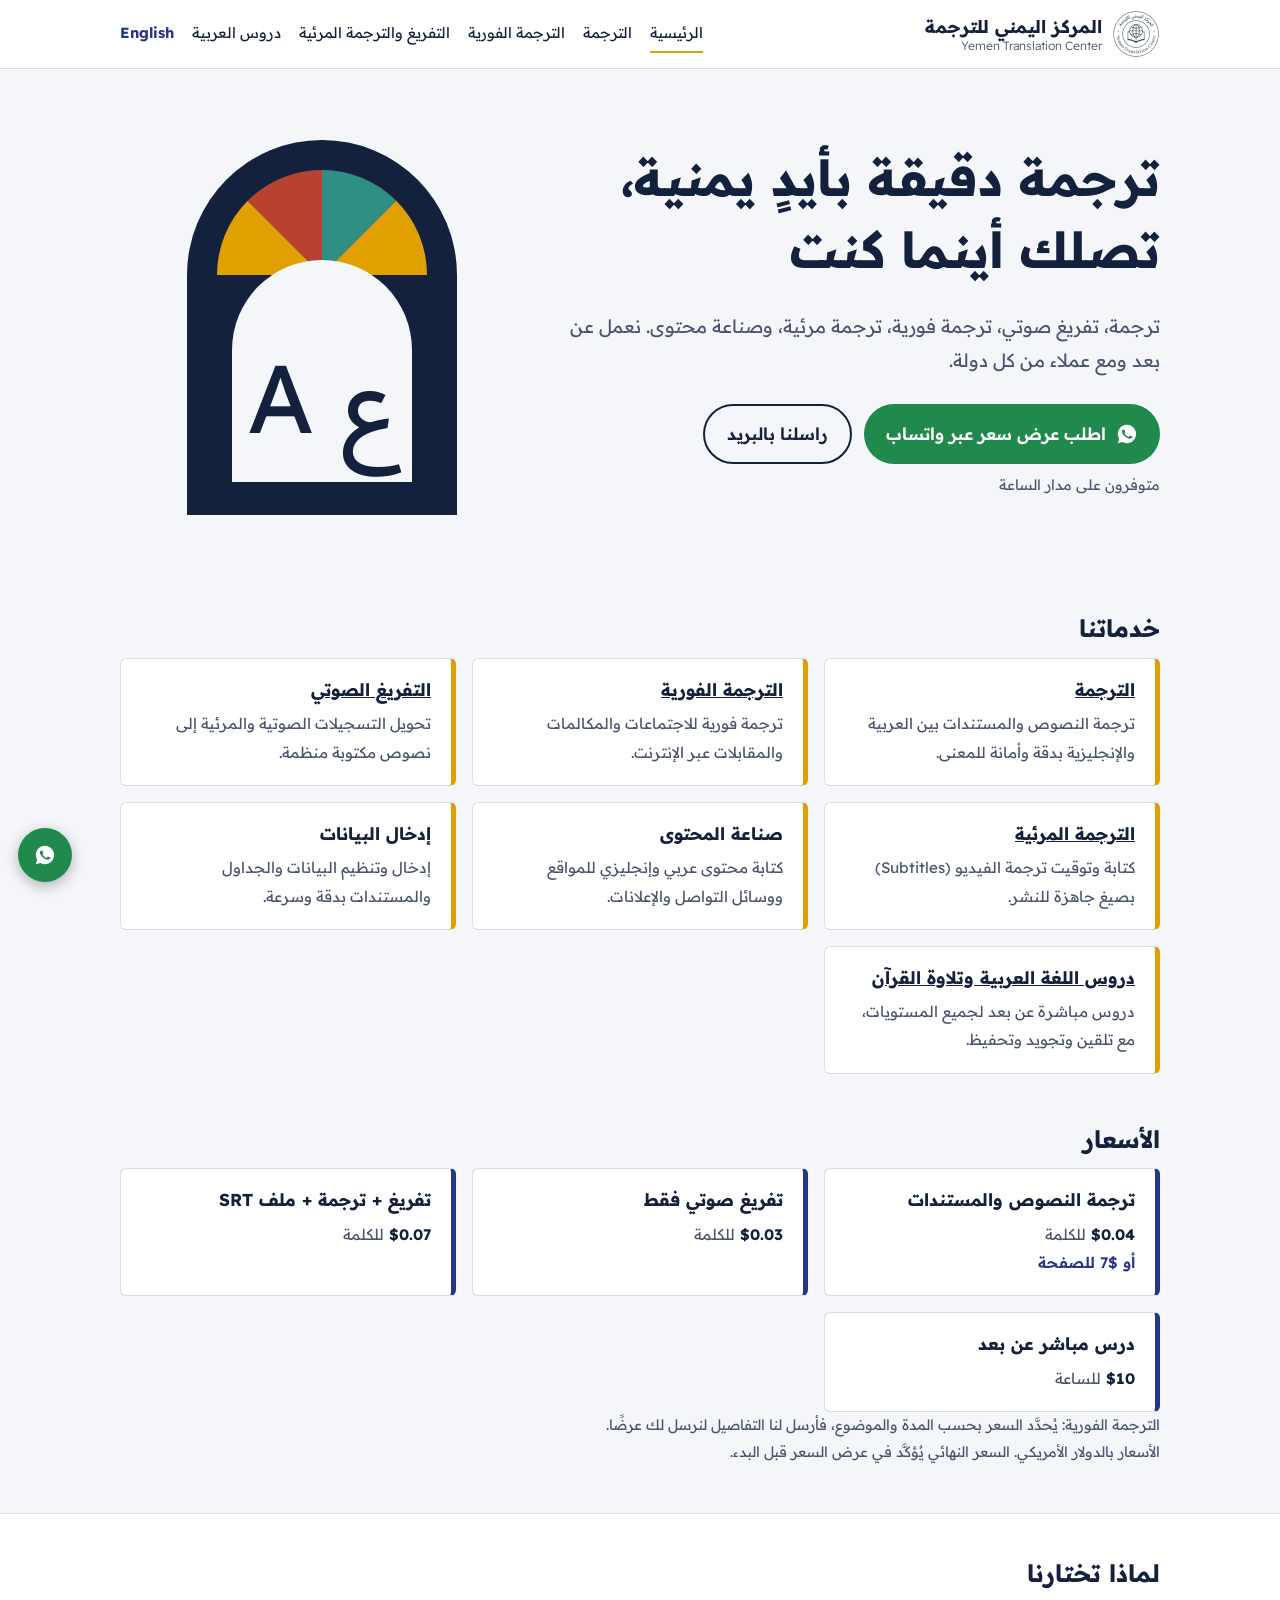
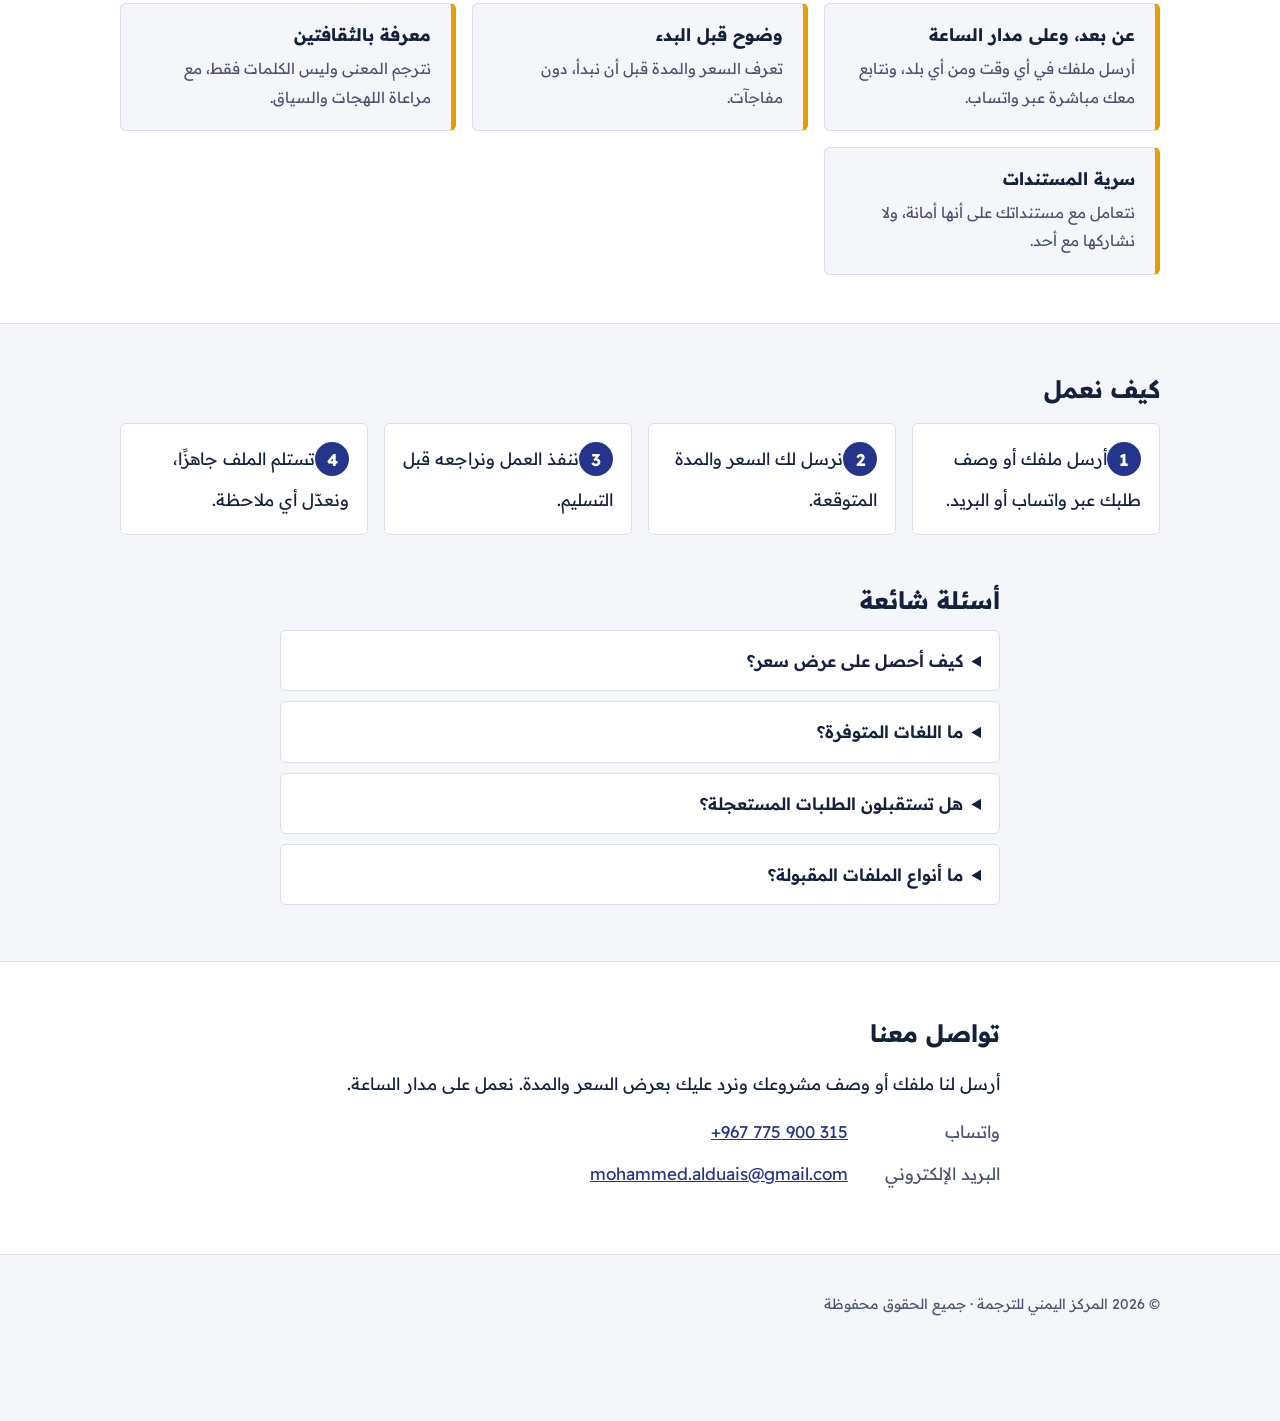
==== index.html @ b62b2323 "Launch bilingual Yemen Translation Center website" ====
<!doctype html>
<html lang="ar" dir="rtl">
<head><meta charset="utf-8"><meta name="viewport" content="width=device-width, initial-scale=1">
<title>المركز اليمني للترجمة | ترجمة احترافية وتفريغ صوتي وترجمة فورية</title><meta name="description" content="ترجمة عربي-إنجليزي احترافية، تفريغ صوتي، ترجمة فورية، ترجمة مرئية، صناعة محتوى وإدخال بيانات، عن بعد وعلى مدار الساعة. اطلب عرض سعر عبر واتساب.">
<link rel="canonical" href="https://duaistranslations.github.io/DTC/"><link rel="alternate" hreflang="ar" href="https://duaistranslations.github.io/DTC/"><link rel="alternate" hreflang="en" href="https://duaistranslations.github.io/DTC/en/"><link rel="alternate" hreflang="x-default" href="https://duaistranslations.github.io/DTC/">
<meta property="og:type" content="website"><meta property="og:title" content="المركز اليمني للترجمة | ترجمة احترافية وتفريغ صوتي وترجمة فورية"><meta property="og:description" content="ترجمة عربي-إنجليزي احترافية، تفريغ صوتي، ترجمة فورية، ترجمة مرئية، صناعة محتوى وإدخال بيانات، عن بعد وعلى مدار الساعة. اطلب عرض سعر عبر واتساب."><meta property="og:url" content="https://duaistranslations.github.io/DTC/"><meta property="og:locale" content="ar_AR">
<meta name="theme-color" content="#14213D"><link rel="icon" href="favicon.svg" type="image/svg+xml"><link rel="apple-touch-icon" href="apple-touch-icon.png"><meta property="og:image" content="https://duaistranslations.github.io/DTC/logo.png">
<link rel="preconnect" href="https://fonts.googleapis.com"><link rel="preconnect" href="https://fonts.gstatic.com" crossorigin>
<link rel="stylesheet" href="https://fonts.googleapis.com/css2?family=Readex+Pro:wght@300;400;600;700&display=swap">
<link rel="stylesheet" href="style.css"><script type="application/ld+json">{"@context": "https://schema.org", "@type": "ProfessionalService", "name": "Yemen Translation Center", "alternateName": "المركز اليمني للترجمة", "url": "https://duaistranslations.github.io/DTC/", "email": "mohammed.alduais@gmail.com", "telephone": "+967775900315", "availableLanguage": ["Arabic", "English"], "areaServed": "Worldwide", "priceRange": "$0.03-$0.07 per word; $10 per hour (lessons)", "currenciesAccepted": "USD", "description": "Professional Arabic–English translation, transcription, remote interpretation, subtitling, content creation and data entry, available 24/7. Request a quote on WhatsApp.", "openingHours": "Mo-Su 00:00-23:59", "knowsAbout": ["Translation", "Interpretation", "Transcription", "Subtitling", "Arabic language tutoring"]}</script><script type="application/ld+json">{"@context": "https://schema.org", "@type": "FAQPage", "mainEntity": [{"@type": "Question", "name": "كيف أحصل على عرض سعر؟", "acceptedAnswer": {"@type": "Answer", "text": "أرسل الملف أو وصفًا للمشروع عبر واتساب أو البريد، ونرد بالسعر والمدة. الترجمة التحريرية 0.04 دولار للكلمة أو 7 دولارات للصفحة، والتفريغ الصوتي 0.03 دولار للكلمة، والتفريغ مع الترجمة وملف SRT 0.07 دولار للكلمة، ودروس العربية 10 دولارات للساعة."}}, {"@type": "Question", "name": "ما اللغات المتوفرة؟", "acceptedAnswer": {"@type": "Answer", "text": "نعمل بين العربية والإنجليزية. للغات أخرى راسلنا ونخبرك بما يمكن تنفيذه."}}, {"@type": "Question", "name": "هل تستقبلون الطلبات المستعجلة؟", "acceptedAnswer": {"@type": "Answer", "text": "نعم، نحن متوفرون على مدار الساعة. اذكر موعد التسليم المطلوب في رسالتك."}}, {"@type": "Question", "name": "ما أنواع الملفات المقبولة؟", "acceptedAnswer": {"@type": "Answer", "text": "ملفات Word وPDF وPowerPoint وExcel والصور الواضحة للمستندات، وكذلك ملفات الصوت والفيديو للتفريغ والترجمة المرئية."}}]}</script></head>
<body><a class="skip" href="#main">تخطَّ إلى المحتوى</a>
<header class="top"><div class="wrap bar"><a class="brand" href="./"><img src="logo-header.png" width="48" height="48" alt=""><span><b>المركز اليمني للترجمة</b><small>Yemen Translation Center</small></span></a>
<nav aria-label="التنقل"><a href="./" aria-current="page">الرئيسية</a><a href="translation/">الترجمة</a><a href="interpretation/">الترجمة الفورية</a><a href="transcription/">التفريغ والترجمة المرئية</a><a href="tutoring/">دروس العربية</a><a class="lang" href="en/" hreflang="en" lang="en">English</a></nav></div></header>
<main id="main"><section class="hero"><div class="wrap hero-grid"><div>
<h1>ترجمة دقيقة بأيدٍ يمنية، تصلك أينما كنت</h1><p class="lead">ترجمة، تفريغ صوتي، ترجمة فورية، ترجمة مرئية، وصناعة محتوى. نعمل عن بعد ومع عملاء من كل دولة.</p>
<p class="btns"><a class="btn" href="https://wa.me/967775900315?text=%D9%85%D8%B1%D8%AD%D8%A8%D9%8B%D8%A7%D8%8C%20%D8%A3%D8%B1%D8%BA%D8%A8%20%D9%81%D9%8A%20%D8%A7%D9%84%D8%AD%D8%B5%D9%88%D9%84%20%D8%B9%D9%84%D9%89%20%D8%B9%D8%B1%D8%B6%20%D8%B3%D8%B9%D8%B1%20%D9%84%D8%AE%D8%AF%D9%85%D8%A9%3A%20"><svg viewBox="0 0 24 24" width="22" height="22" aria-hidden="true"><path fill="currentColor" d="M12 2a10 10 0 0 0-8.6 15.1L2 22l5-1.3A10 10 0 1 0 12 2zm5.2 13.9c-.2.6-1.300 1.200-1.800 1.200-.5.1-1 .2-3.200-.7-2.700-1.100-4.400-3.800-4.600-4-.1-.2-1.100-1.500-1.100-2.800s.7-2 1-2.300c.2-.3.500-.3.700-.3h.5c.2 0 .4 0 .6.500l.8 2c.1.2.1.4 0 .5l-.3.500-.4.400c-.1.200-.3.300-.1.600.2.300.8 1.300 1.700 2.100 1.200 1 2.100 1.300 2.400 1.500.3.100.5.100.6-.1l.9-1.100c.2-.3.400-.2.700-.1l1.900.9c.3.100.5.200.5.300.1.200.1.800-.1 1.400z"/></svg><span>اطلب عرض سعر عبر واتساب</span></a><a class="btn ghost" href="mailto:mohammed.alduais@gmail.com">راسلنا بالبريد</a></p>
<p class="note">متوفرون على مدار الساعة</p></div><svg class="arch" viewBox="0 0 200 260" aria-hidden="true" focusable="false">
<path d="M10 260V100a90 90 0 0 1 180 0v160z" fill="#14213D"/>
<g transform="translate(100 100)">
<path d="M-70 0a70 70 0 0 1 140 0z" fill="#26358C"/>
<path d="M0 0L-70 0A70 70 0 0 1 -49.5 -49.5z" fill="#E0A100"/>
<path d="M0 0L-49.5 -49.5A70 70 0 0 1 0 -70z" fill="#B8412F"/>
<path d="M0 0L0 -70A70 70 0 0 1 49.5 -49.5z" fill="#2E8F84"/>
<path d="M0 0L49.5 -49.5A70 70 0 0 1 70 0z" fill="#E0A100"/>
</g>
<path d="M40 238V150a60 60 0 0 1 120 0v88z" fill="#F4F6FA"/>
<text x="100" y="205" text-anchor="middle" font-size="64" font-family="Readex Pro,Tahoma,sans-serif" fill="#14213D">ع A</text>
</svg></div></section><section class="wrap"><h2>خدماتنا</h2><ul class="grid"><li><h3><a href="translation/">الترجمة</a></h3><p>ترجمة النصوص والمستندات بين العربية والإنجليزية بدقة وأمانة للمعنى.</p></li><li><h3><a href="interpretation/">الترجمة الفورية</a></h3><p>ترجمة فورية للاجتماعات والمكالمات والمقابلات عبر الإنترنت.</p></li><li><h3><a href="transcription/">التفريغ الصوتي</a></h3><p>تحويل التسجيلات الصوتية والمرئية إلى نصوص مكتوبة منظمة.</p></li><li><h3><a href="transcription/">الترجمة المرئية</a></h3><p>كتابة وتوقيت ترجمة الفيديو (Subtitles) بصيغ جاهزة للنشر.</p></li><li><h3>صناعة المحتوى</h3><p>كتابة محتوى عربي وإنجليزي للمواقع ووسائل التواصل والإعلانات.</p></li><li><h3>إدخال البيانات</h3><p>إدخال وتنظيم البيانات والجداول والمستندات بدقة وسرعة.</p></li><li><h3><a href="tutoring/">دروس اللغة العربية وتلاوة القرآن</a></h3><p>دروس مباشرة عن بعد لجميع المستويات، مع تلقين وتجويد وتحفيظ.</p></li></ul></section><section class="wrap"><h2>الأسعار</h2><ul class="grid prices"><li><h3>ترجمة النصوص والمستندات</h3><p class="price"><bdi dir="ltr">$0.04</bdi> <span>للكلمة</span></p><p class="alt">أو $7 للصفحة</p></li><li><h3>تفريغ صوتي فقط</h3><p class="price"><bdi dir="ltr">$0.03</bdi> <span>للكلمة</span></p></li><li><h3>تفريغ + ترجمة + ملف SRT</h3><p class="price"><bdi dir="ltr">$0.07</bdi> <span>للكلمة</span></p></li><li><h3>درس مباشر عن بعد</h3><p class="price"><bdi dir="ltr">$10</bdi> <span>للساعة</span></p></li></ul><p class="note">الترجمة الفورية: يُحدَّد السعر بحسب المدة والموضوع، فأرسل لنا التفاصيل لنرسل لك عرضًا.</p><p class="note">الأسعار بالدولار الأمريكي. السعر النهائي يُؤكَّد في عرض السعر قبل البدء.</p></section><section class="band"><div class="wrap"><h2>لماذا تختارنا</h2><ul class="grid two"><li><h3>عن بعد، وعلى مدار الساعة</h3><p>أرسل ملفك في أي وقت ومن أي بلد، ونتابع معك مباشرة عبر واتساب.</p></li><li><h3>وضوح قبل البدء</h3><p>تعرف السعر والمدة قبل أن نبدأ، دون مفاجآت.</p></li><li><h3>معرفة بالثقافتين</h3><p>نترجم المعنى وليس الكلمات فقط، مع مراعاة اللهجات والسياق.</p></li><li><h3>سرية المستندات</h3><p>نتعامل مع مستنداتك على أنها أمانة، ولا نشاركها مع أحد.</p></li></ul></div></section><section class="wrap"><h2>كيف نعمل</h2><ol class="steps"><li>أرسل ملفك أو وصف طلبك عبر واتساب أو البريد.</li><li>نرسل لك السعر والمدة المتوقعة.</li><li>ننفذ العمل ونراجعه قبل التسليم.</li><li>تستلم الملف جاهزًا، ونعدّل أي ملاحظة.</li></ol></section><section class="wrap narrow"><h2>أسئلة شائعة</h2><details><summary>كيف أحصل على عرض سعر؟</summary><p>أرسل الملف أو وصفًا للمشروع عبر واتساب أو البريد، ونرد بالسعر والمدة. الترجمة التحريرية 0.04 دولار للكلمة أو 7 دولارات للصفحة، والتفريغ الصوتي 0.03 دولار للكلمة، والتفريغ مع الترجمة وملف SRT 0.07 دولار للكلمة، ودروس العربية 10 دولارات للساعة.</p></details><details><summary>ما اللغات المتوفرة؟</summary><p>نعمل بين العربية والإنجليزية. للغات أخرى راسلنا ونخبرك بما يمكن تنفيذه.</p></details><details><summary>هل تستقبلون الطلبات المستعجلة؟</summary><p>نعم، نحن متوفرون على مدار الساعة. اذكر موعد التسليم المطلوب في رسالتك.</p></details><details><summary>ما أنواع الملفات المقبولة؟</summary><p>ملفات Word وPDF وPowerPoint وExcel والصور الواضحة للمستندات، وكذلك ملفات الصوت والفيديو للتفريغ والترجمة المرئية.</p></details></section><section class="band contact" id="contact"><div class="wrap narrow"><h2>تواصل معنا</h2><p>أرسل لنا ملفك أو وصف مشروعك ونرد عليك بعرض السعر والمدة. نعمل على مدار الساعة.</p>
<ul class="contact-list"><li><span>واتساب</span><a href="https://wa.me/967775900315?text=%D9%85%D8%B1%D8%AD%D8%A8%D9%8B%D8%A7%D8%8C%20%D8%A3%D8%B1%D8%BA%D8%A8%20%D9%81%D9%8A%20%D8%A7%D9%84%D8%AD%D8%B5%D9%88%D9%84%20%D8%B9%D9%84%D9%89%20%D8%B9%D8%B1%D8%B6%20%D8%B3%D8%B9%D8%B1%20%D9%84%D8%AE%D8%AF%D9%85%D8%A9%3A%20" dir="ltr">+967 775 900 315</a></li>
<li><span>البريد الإلكتروني</span><a href="mailto:mohammed.alduais@gmail.com" dir="ltr">mohammed.alduais@gmail.com</a></li></ul></div></section></main>
<footer><div class="wrap"><p>© 2026 المركز اليمني للترجمة · جميع الحقوق محفوظة</p></div></footer>
<a class="fab" href="https://wa.me/967775900315?text=%D9%85%D8%B1%D8%AD%D8%A8%D9%8B%D8%A7%D8%8C%20%D8%A3%D8%B1%D8%BA%D8%A8%20%D9%81%D9%8A%20%D8%A7%D9%84%D8%AD%D8%B5%D9%88%D9%84%20%D8%B9%D9%84%D9%89%20%D8%B9%D8%B1%D8%B6%20%D8%B3%D8%B9%D8%B1%20%D9%84%D8%AE%D8%AF%D9%85%D8%A9%3A%20" aria-label="واتساب"><svg viewBox="0 0 24 24" width="22" height="22" aria-hidden="true"><path fill="currentColor" d="M12 2a10 10 0 0 0-8.6 15.1L2 22l5-1.3A10 10 0 1 0 12 2zm5.2 13.9c-.2.6-1.300 1.200-1.800 1.200-.5.1-1 .2-3.200-.7-2.700-1.100-4.400-3.800-4.600-4-.1-.2-1.100-1.500-1.100-2.800s.7-2 1-2.300c.2-.3.500-.3.700-.3h.5c.2 0 .4 0 .6.500l.8 2c.1.2.1.4 0 .5l-.3.500-.4.400c-.1.200-.3.300-.1.600.2.300.8 1.300 1.700 2.100 1.200 1 2.100 1.300 2.400 1.500.3.100.5.100.6-.1l.9-1.100c.2-.3.400-.2.700-.1l1.900.9c.3.100.5.200.5.300.1.200.1.800-.1 1.400z"/></svg></a>
</body></html>
---- style.css ----
:root{--ink:#14213D;--ind:#26358C;--amber:#E0A100;--bg:#F4F6FA;--card:#fff;--line:#D9DEEA;--mute:#4A5470;--wa:#1F8A4C}
@media(prefers-color-scheme:dark){:root{--ink:#EDF0F8;--ind:#9DB0FF;--bg:#0F1628;--card:#18213A;--line:#2B3656;--mute:#AAB3CC}}
*{box-sizing:border-box}html{scroll-behavior:smooth}
body{margin:0;background:var(--bg);color:var(--ink);font-family:"Readex Pro",Tahoma,"Segoe UI",system-ui,sans-serif;line-height:1.85;font-size:17px}
.wrap{max-width:1080px;margin-inline:auto;padding-inline:20px}.narrow{max-width:760px}
a{color:var(--ind)}a:focus-visible,summary:focus-visible,.btn:focus-visible{outline:3px solid var(--amber);outline-offset:3px}
.skip{position:absolute;inset-inline-start:-999px}.skip:focus{inset-inline-start:8px;top:8px;background:#fff;color:#000;padding:8px 12px;z-index:9}
.top{background:var(--card);border-bottom:1px solid var(--line);position:sticky;top:0;z-index:5}
.bar{display:flex;flex-wrap:wrap;align-items:center;justify-content:space-between;gap:6px 24px;padding-block:10px}
.brand{text-decoration:none;color:var(--ink);display:flex;align-items:center;gap:10px;line-height:1.3}.brand span{display:flex;flex-direction:column}.brand img{border-radius:50%;background:#fff}.brand b{font-size:1.1rem}.brand small{color:var(--mute);font-size:.75rem;font-weight:300}
nav{display:flex;flex-wrap:wrap;gap:2px 18px;font-size:.92rem}nav a{color:var(--ink);text-decoration:none;padding:4px 0;border-bottom:2px solid transparent}
nav a:hover,nav a[aria-current]{border-color:var(--amber)}nav .lang{font-weight:700;color:var(--ind)}
h1,h2,h3{line-height:1.45;margin:0 0 .5em}h1{font-size:clamp(1.9rem,4.6vw,3.1rem);font-weight:700}h2{font-size:1.5rem;margin-top:2em}h3{font-size:1.08rem}
.hero{padding:56px 0 48px}.hero-grid{display:grid;grid-template-columns:1.5fr 1fr;gap:32px;align-items:center}
.arch{width:100%;max-width:300px;justify-self:center}.lead{font-size:1.15rem;color:var(--mute);max-width:56ch}
.btns{display:flex;flex-wrap:wrap;gap:12px;margin:26px 0 8px}
.btn{display:inline-flex;gap:10px;align-items:center;background:var(--wa);color:#fff;text-decoration:none;font-weight:600;padding:12px 22px;border-radius:999px}
.btn:hover{filter:brightness(1.1)}.btn.ghost{background:transparent;color:var(--ink);border:2px solid var(--ink)}
.note{color:var(--mute);font-size:.9rem;margin:0}
.grid{list-style:none;margin:0;padding:0;display:grid;grid-template-columns:repeat(auto-fill,minmax(250px,1fr));gap:16px}.grid.two{grid-template-columns:repeat(auto-fill,minmax(320px,1fr))}
.grid li{background:var(--card);border:1px solid var(--line);border-inline-start:5px solid var(--amber);padding:18px 20px;border-radius:6px}
.grid li p{margin:0;color:var(--mute);font-size:.95rem}.grid h3 a{color:var(--ink)}
.prices li{border-inline-start-color:var(--ind)}.price{font-size:1.6rem;font-weight:700;color:var(--ink)!important;margin:4px 0}.price span{font-size:.95rem;font-weight:400;color:var(--mute)}.alt{font-weight:600;color:var(--ind)!important}
.band{background:var(--card);border-block:1px solid var(--line);margin-top:48px;padding-block:8px 48px}.band h2{margin-top:1.4em}
.band .grid li{background:var(--bg)}
.steps{counter-reset:s;list-style:none;padding:0;display:grid;grid-template-columns:repeat(auto-fit,minmax(200px,1fr));gap:16px}
.steps li{counter-increment:s;background:var(--card);border:1px solid var(--line);border-radius:6px;padding:18px}
.steps li::before{content:counter(s);display:inline-grid;place-items:center;width:34px;height:34px;border-radius:50%;background:var(--ind);color:#fff;font-weight:700;margin-bottom:8px}
details{background:var(--card);border:1px solid var(--line);border-radius:6px;margin-bottom:10px;padding:0 18px}summary{cursor:pointer;font-weight:600;padding:14px 0}details p{margin:0 0 14px;color:var(--mute)}
.pagehead{padding:48px 0 8px}.prose h2:first-child{margin-top:.5em}
.list{padding-inline-start:1.3em}.list li{margin-bottom:.4em}
.tablewrap{overflow-x:auto}table{border-collapse:collapse;width:100%;background:var(--card)}th,td{border:1px solid var(--line);padding:10px 14px;text-align:start;vertical-align:top}th{background:var(--ink);color:var(--bg)}
.chips{display:flex;flex-wrap:wrap;gap:10px}.chips a{border:1px solid var(--line);background:var(--card);padding:6px 16px;border-radius:999px;text-decoration:none}
.contact{margin-top:56px;padding-block:20px 48px}.contact-list{list-style:none;padding:0;display:grid;gap:10px}
.contact-list li{display:flex;flex-wrap:wrap;gap:6px 16px;align-items:baseline}.contact-list span{min-width:8em;color:var(--mute)}
footer{padding:22px 0 90px;color:var(--mute);font-size:.88rem}
.fab{position:fixed;inset-inline-end:18px;bottom:18px;width:54px;height:54px;border-radius:50%;background:var(--wa);color:#fff;display:grid;place-items:center;box-shadow:0 4px 14px rgba(0,0,0,.28)}
@media(max-width:760px){.hero-grid{grid-template-columns:1fr}.arch{max-width:200px;order:-1}body{font-size:16px}}
@media(prefers-reduced-motion:reduce){html{scroll-behavior:auto}}
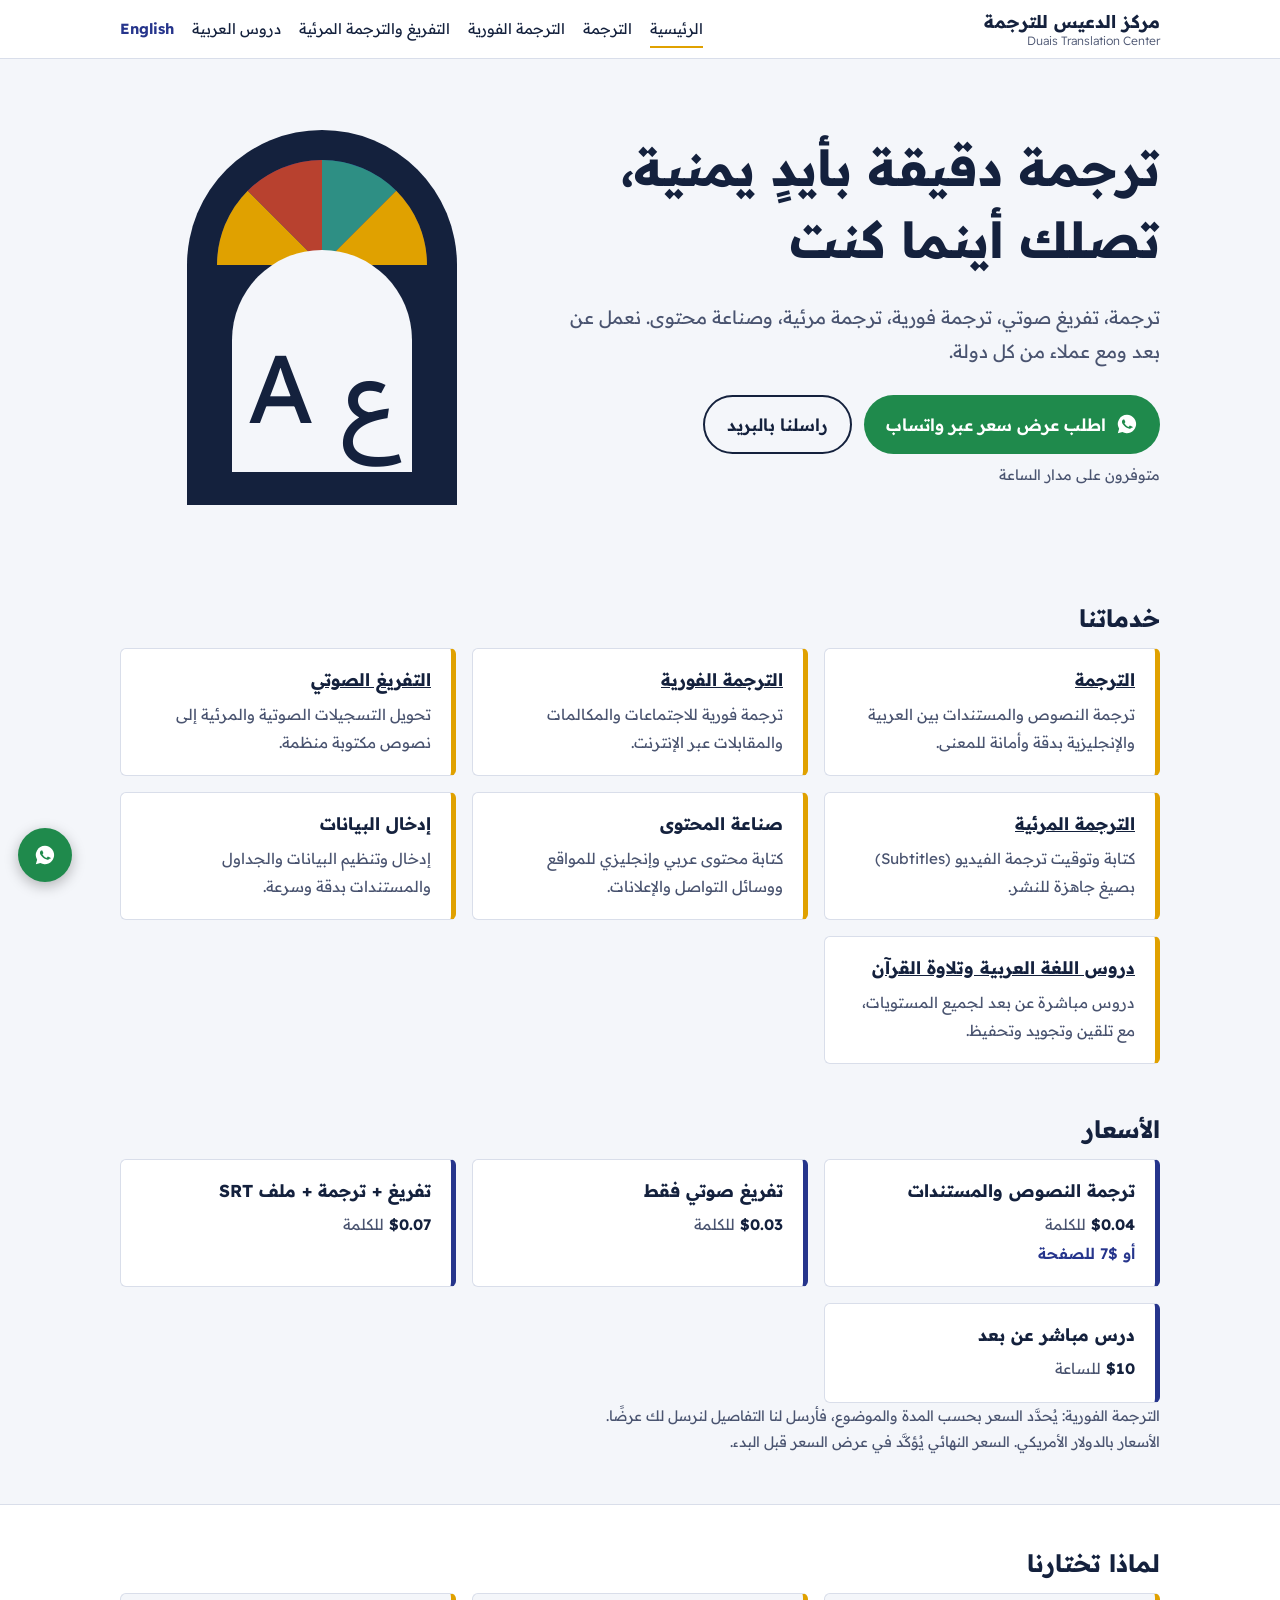
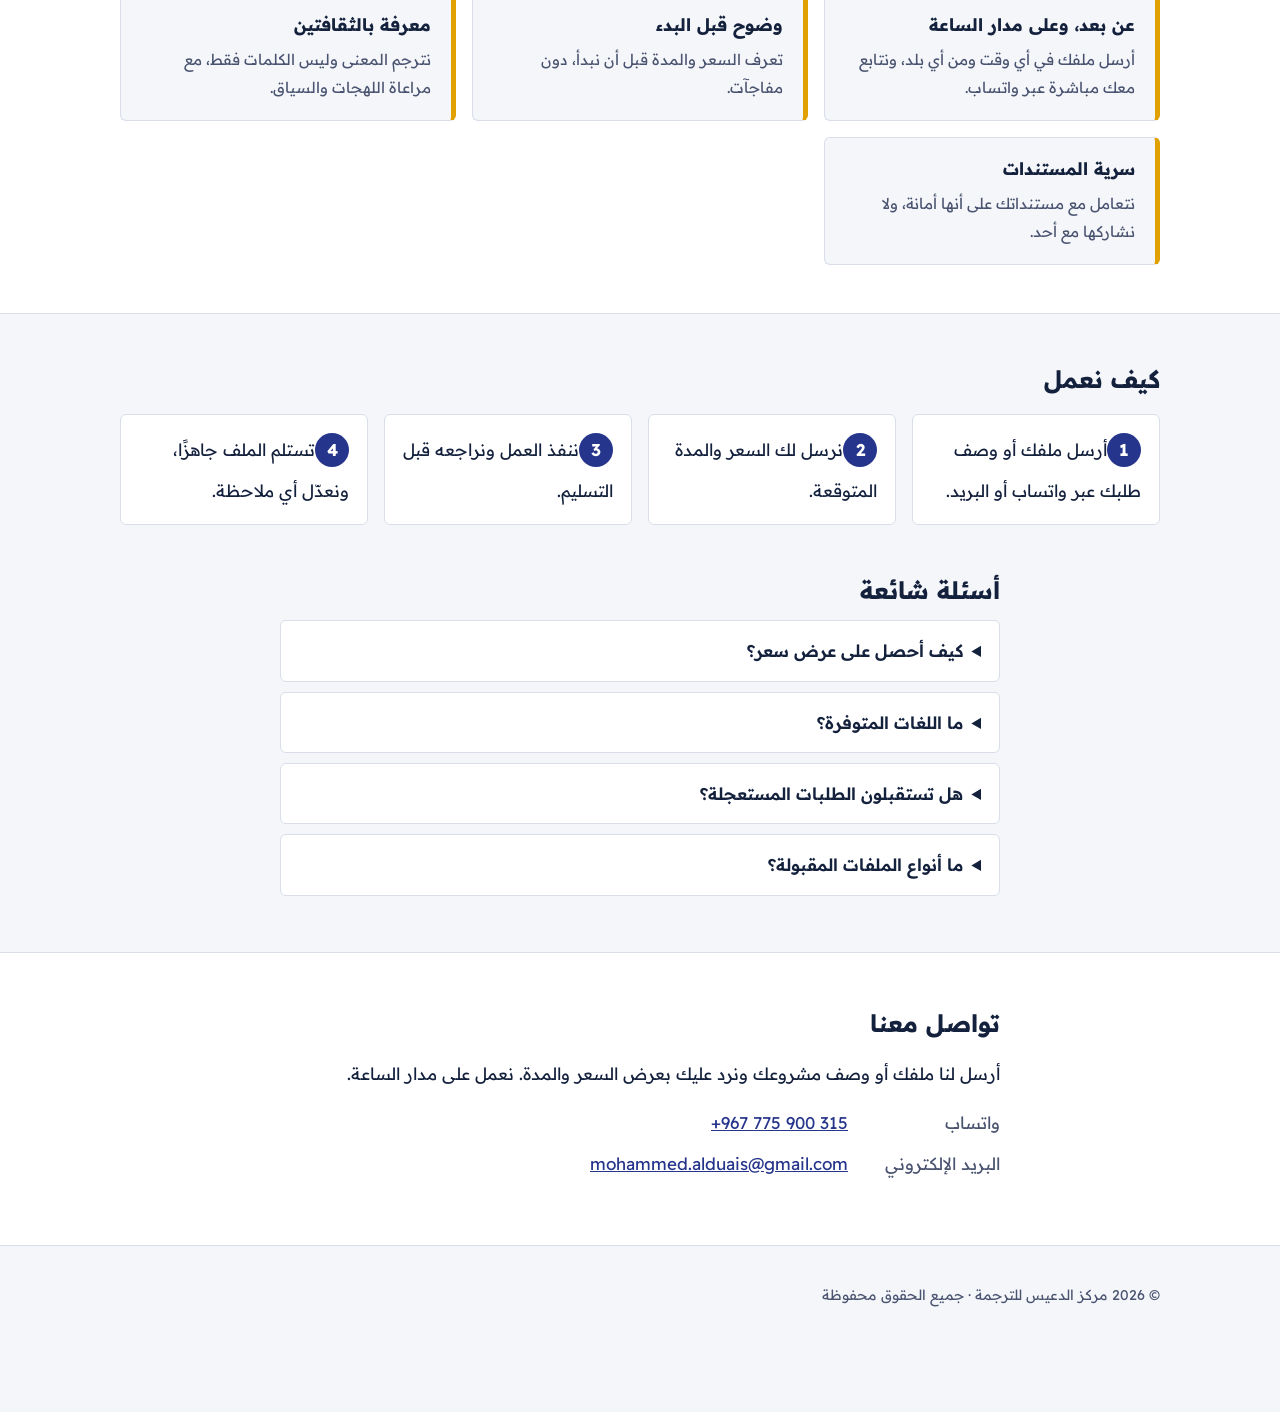
==== commit c6a8211b: "Rename to Duais Translation Center (مركز الدعيس للترجمة)" ====
--- a/index.html
+++ b/index.html
@@ -1,15 +1,15 @@
 <!doctype html>
 <html lang="ar" dir="rtl">
 <head><meta charset="utf-8"><meta name="viewport" content="width=device-width, initial-scale=1">
-<title>المركز اليمني للترجمة | ترجمة احترافية وتفريغ صوتي وترجمة فورية</title><meta name="description" content="ترجمة عربي-إنجليزي احترافية، تفريغ صوتي، ترجمة فورية، ترجمة مرئية، صناعة محتوى وإدخال بيانات، عن بعد وعلى مدار الساعة. اطلب عرض سعر عبر واتساب.">
+<title>مركز الدعيس للترجمة | ترجمة احترافية وتفريغ صوتي وترجمة فورية</title><meta name="description" content="ترجمة عربي-إنجليزي احترافية، تفريغ صوتي، ترجمة فورية، ترجمة مرئية، صناعة محتوى وإدخال بيانات، عن بعد وعلى مدار الساعة. اطلب عرض سعر عبر واتساب.">
 <link rel="canonical" href="https://duaistranslations.github.io/DTC/"><link rel="alternate" hreflang="ar" href="https://duaistranslations.github.io/DTC/"><link rel="alternate" hreflang="en" href="https://duaistranslations.github.io/DTC/en/"><link rel="alternate" hreflang="x-default" href="https://duaistranslations.github.io/DTC/">
-<meta property="og:type" content="website"><meta property="og:title" content="المركز اليمني للترجمة | ترجمة احترافية وتفريغ صوتي وترجمة فورية"><meta property="og:description" content="ترجمة عربي-إنجليزي احترافية، تفريغ صوتي، ترجمة فورية، ترجمة مرئية، صناعة محتوى وإدخال بيانات، عن بعد وعلى مدار الساعة. اطلب عرض سعر عبر واتساب."><meta property="og:url" content="https://duaistranslations.github.io/DTC/"><meta property="og:locale" content="ar_AR">
-<meta name="theme-color" content="#14213D"><link rel="icon" href="favicon.svg" type="image/svg+xml"><link rel="apple-touch-icon" href="apple-touch-icon.png"><meta property="og:image" content="https://duaistranslations.github.io/DTC/logo.png">
+<meta property="og:type" content="website"><meta property="og:title" content="مركز الدعيس للترجمة | ترجمة احترافية وتفريغ صوتي وترجمة فورية"><meta property="og:description" content="ترجمة عربي-إنجليزي احترافية، تفريغ صوتي، ترجمة فورية، ترجمة مرئية، صناعة محتوى وإدخال بيانات، عن بعد وعلى مدار الساعة. اطلب عرض سعر عبر واتساب."><meta property="og:url" content="https://duaistranslations.github.io/DTC/"><meta property="og:locale" content="ar_AR">
+<meta name="theme-color" content="#14213D"><link rel="icon" href="favicon.svg" type="image/svg+xml">
 <link rel="preconnect" href="https://fonts.googleapis.com"><link rel="preconnect" href="https://fonts.gstatic.com" crossorigin>
 <link rel="stylesheet" href="https://fonts.googleapis.com/css2?family=Readex+Pro:wght@300;400;600;700&display=swap">
-<link rel="stylesheet" href="style.css"><script type="application/ld+json">{"@context": "https://schema.org", "@type": "ProfessionalService", "name": "Yemen Translation Center", "alternateName": "المركز اليمني للترجمة", "url": "https://duaistranslations.github.io/DTC/", "email": "mohammed.alduais@gmail.com", "telephone": "+967775900315", "availableLanguage": ["Arabic", "English"], "areaServed": "Worldwide", "priceRange": "$0.03-$0.07 per word; $10 per hour (lessons)", "currenciesAccepted": "USD", "description": "Professional Arabic–English translation, transcription, remote interpretation, subtitling, content creation and data entry, available 24/7. Request a quote on WhatsApp.", "openingHours": "Mo-Su 00:00-23:59", "knowsAbout": ["Translation", "Interpretation", "Transcription", "Subtitling", "Arabic language tutoring"]}</script><script type="application/ld+json">{"@context": "https://schema.org", "@type": "FAQPage", "mainEntity": [{"@type": "Question", "name": "كيف أحصل على عرض سعر؟", "acceptedAnswer": {"@type": "Answer", "text": "أرسل الملف أو وصفًا للمشروع عبر واتساب أو البريد، ونرد بالسعر والمدة. الترجمة التحريرية 0.04 دولار للكلمة أو 7 دولارات للصفحة، والتفريغ الصوتي 0.03 دولار للكلمة، والتفريغ مع الترجمة وملف SRT 0.07 دولار للكلمة، ودروس العربية 10 دولارات للساعة."}}, {"@type": "Question", "name": "ما اللغات المتوفرة؟", "acceptedAnswer": {"@type": "Answer", "text": "نعمل بين العربية والإنجليزية. للغات أخرى راسلنا ونخبرك بما يمكن تنفيذه."}}, {"@type": "Question", "name": "هل تستقبلون الطلبات المستعجلة؟", "acceptedAnswer": {"@type": "Answer", "text": "نعم، نحن متوفرون على مدار الساعة. اذكر موعد التسليم المطلوب في رسالتك."}}, {"@type": "Question", "name": "ما أنواع الملفات المقبولة؟", "acceptedAnswer": {"@type": "Answer", "text": "ملفات Word وPDF وPowerPoint وExcel والصور الواضحة للمستندات، وكذلك ملفات الصوت والفيديو للتفريغ والترجمة المرئية."}}]}</script></head>
+<link rel="stylesheet" href="style.css"><script type="application/ld+json">{"@context": "https://schema.org", "@type": "ProfessionalService", "name": "Duais Translation Center", "alternateName": "مركز الدعيس للترجمة", "url": "https://duaistranslations.github.io/DTC/", "email": "mohammed.alduais@gmail.com", "telephone": "+967775900315", "availableLanguage": ["Arabic", "English"], "areaServed": "Worldwide", "priceRange": "$0.03-$0.07 per word; $10 per hour (lessons)", "currenciesAccepted": "USD", "description": "Professional Arabic–English translation, transcription, remote interpretation, subtitling, content creation and data entry, available 24/7. Request a quote on WhatsApp.", "openingHours": "Mo-Su 00:00-23:59", "knowsAbout": ["Translation", "Interpretation", "Transcription", "Subtitling", "Arabic language tutoring"]}</script><script type="application/ld+json">{"@context": "https://schema.org", "@type": "FAQPage", "mainEntity": [{"@type": "Question", "name": "كيف أحصل على عرض سعر؟", "acceptedAnswer": {"@type": "Answer", "text": "أرسل الملف أو وصفًا للمشروع عبر واتساب أو البريد، ونرد بالسعر والمدة. الترجمة التحريرية 0.04 دولار للكلمة أو 7 دولارات للصفحة، والتفريغ الصوتي 0.03 دولار للكلمة، والتفريغ مع الترجمة وملف SRT 0.07 دولار للكلمة، ودروس العربية 10 دولارات للساعة."}}, {"@type": "Question", "name": "ما اللغات المتوفرة؟", "acceptedAnswer": {"@type": "Answer", "text": "نعمل بين العربية والإنجليزية. للغات أخرى راسلنا ونخبرك بما يمكن تنفيذه."}}, {"@type": "Question", "name": "هل تستقبلون الطلبات المستعجلة؟", "acceptedAnswer": {"@type": "Answer", "text": "نعم، نحن متوفرون على مدار الساعة. اذكر موعد التسليم المطلوب في رسالتك."}}, {"@type": "Question", "name": "ما أنواع الملفات المقبولة؟", "acceptedAnswer": {"@type": "Answer", "text": "ملفات Word وPDF وPowerPoint وExcel والصور الواضحة للمستندات، وكذلك ملفات الصوت والفيديو للتفريغ والترجمة المرئية."}}]}</script></head>
 <body><a class="skip" href="#main">تخطَّ إلى المحتوى</a>
-<header class="top"><div class="wrap bar"><a class="brand" href="./"><img src="logo-header.png" width="48" height="48" alt=""><span><b>المركز اليمني للترجمة</b><small>Yemen Translation Center</small></span></a>
+<header class="top"><div class="wrap bar"><a class="brand" href="./"><span><b>مركز الدعيس للترجمة</b><small>Duais Translation Center</small></span></a>
 <nav aria-label="التنقل"><a href="./" aria-current="page">الرئيسية</a><a href="translation/">الترجمة</a><a href="interpretation/">الترجمة الفورية</a><a href="transcription/">التفريغ والترجمة المرئية</a><a href="tutoring/">دروس العربية</a><a class="lang" href="en/" hreflang="en" lang="en">English</a></nav></div></header>
 <main id="main"><section class="hero"><div class="wrap hero-grid"><div>
 <h1>ترجمة دقيقة بأيدٍ يمنية، تصلك أينما كنت</h1><p class="lead">ترجمة، تفريغ صوتي، ترجمة فورية، ترجمة مرئية، وصناعة محتوى. نعمل عن بعد ومع عملاء من كل دولة.</p>
@@ -28,6 +28,6 @@
 </svg></div></section><section class="wrap"><h2>خدماتنا</h2><ul class="grid"><li><h3><a href="translation/">الترجمة</a></h3><p>ترجمة النصوص والمستندات بين العربية والإنجليزية بدقة وأمانة للمعنى.</p></li><li><h3><a href="interpretation/">الترجمة الفورية</a></h3><p>ترجمة فورية للاجتماعات والمكالمات والمقابلات عبر الإنترنت.</p></li><li><h3><a href="transcription/">التفريغ الصوتي</a></h3><p>تحويل التسجيلات الصوتية والمرئية إلى نصوص مكتوبة منظمة.</p></li><li><h3><a href="transcription/">الترجمة المرئية</a></h3><p>كتابة وتوقيت ترجمة الفيديو (Subtitles) بصيغ جاهزة للنشر.</p></li><li><h3>صناعة المحتوى</h3><p>كتابة محتوى عربي وإنجليزي للمواقع ووسائل التواصل والإعلانات.</p></li><li><h3>إدخال البيانات</h3><p>إدخال وتنظيم البيانات والجداول والمستندات بدقة وسرعة.</p></li><li><h3><a href="tutoring/">دروس اللغة العربية وتلاوة القرآن</a></h3><p>دروس مباشرة عن بعد لجميع المستويات، مع تلقين وتجويد وتحفيظ.</p></li></ul></section><section class="wrap"><h2>الأسعار</h2><ul class="grid prices"><li><h3>ترجمة النصوص والمستندات</h3><p class="price"><bdi dir="ltr">$0.04</bdi> <span>للكلمة</span></p><p class="alt">أو $7 للصفحة</p></li><li><h3>تفريغ صوتي فقط</h3><p class="price"><bdi dir="ltr">$0.03</bdi> <span>للكلمة</span></p></li><li><h3>تفريغ + ترجمة + ملف SRT</h3><p class="price"><bdi dir="ltr">$0.07</bdi> <span>للكلمة</span></p></li><li><h3>درس مباشر عن بعد</h3><p class="price"><bdi dir="ltr">$10</bdi> <span>للساعة</span></p></li></ul><p class="note">الترجمة الفورية: يُحدَّد السعر بحسب المدة والموضوع، فأرسل لنا التفاصيل لنرسل لك عرضًا.</p><p class="note">الأسعار بالدولار الأمريكي. السعر النهائي يُؤكَّد في عرض السعر قبل البدء.</p></section><section class="band"><div class="wrap"><h2>لماذا تختارنا</h2><ul class="grid two"><li><h3>عن بعد، وعلى مدار الساعة</h3><p>أرسل ملفك في أي وقت ومن أي بلد، ونتابع معك مباشرة عبر واتساب.</p></li><li><h3>وضوح قبل البدء</h3><p>تعرف السعر والمدة قبل أن نبدأ، دون مفاجآت.</p></li><li><h3>معرفة بالثقافتين</h3><p>نترجم المعنى وليس الكلمات فقط، مع مراعاة اللهجات والسياق.</p></li><li><h3>سرية المستندات</h3><p>نتعامل مع مستنداتك على أنها أمانة، ولا نشاركها مع أحد.</p></li></ul></div></section><section class="wrap"><h2>كيف نعمل</h2><ol class="steps"><li>أرسل ملفك أو وصف طلبك عبر واتساب أو البريد.</li><li>نرسل لك السعر والمدة المتوقعة.</li><li>ننفذ العمل ونراجعه قبل التسليم.</li><li>تستلم الملف جاهزًا، ونعدّل أي ملاحظة.</li></ol></section><section class="wrap narrow"><h2>أسئلة شائعة</h2><details><summary>كيف أحصل على عرض سعر؟</summary><p>أرسل الملف أو وصفًا للمشروع عبر واتساب أو البريد، ونرد بالسعر والمدة. الترجمة التحريرية 0.04 دولار للكلمة أو 7 دولارات للصفحة، والتفريغ الصوتي 0.03 دولار للكلمة، والتفريغ مع الترجمة وملف SRT 0.07 دولار للكلمة، ودروس العربية 10 دولارات للساعة.</p></details><details><summary>ما اللغات المتوفرة؟</summary><p>نعمل بين العربية والإنجليزية. للغات أخرى راسلنا ونخبرك بما يمكن تنفيذه.</p></details><details><summary>هل تستقبلون الطلبات المستعجلة؟</summary><p>نعم، نحن متوفرون على مدار الساعة. اذكر موعد التسليم المطلوب في رسالتك.</p></details><details><summary>ما أنواع الملفات المقبولة؟</summary><p>ملفات Word وPDF وPowerPoint وExcel والصور الواضحة للمستندات، وكذلك ملفات الصوت والفيديو للتفريغ والترجمة المرئية.</p></details></section><section class="band contact" id="contact"><div class="wrap narrow"><h2>تواصل معنا</h2><p>أرسل لنا ملفك أو وصف مشروعك ونرد عليك بعرض السعر والمدة. نعمل على مدار الساعة.</p>
 <ul class="contact-list"><li><span>واتساب</span><a href="https://wa.me/967775900315?text=%D9%85%D8%B1%D8%AD%D8%A8%D9%8B%D8%A7%D8%8C%20%D8%A3%D8%B1%D8%BA%D8%A8%20%D9%81%D9%8A%20%D8%A7%D9%84%D8%AD%D8%B5%D9%88%D9%84%20%D8%B9%D9%84%D9%89%20%D8%B9%D8%B1%D8%B6%20%D8%B3%D8%B9%D8%B1%20%D9%84%D8%AE%D8%AF%D9%85%D8%A9%3A%20" dir="ltr">+967 775 900 315</a></li>
 <li><span>البريد الإلكتروني</span><a href="mailto:mohammed.alduais@gmail.com" dir="ltr">mohammed.alduais@gmail.com</a></li></ul></div></section></main>
-<footer><div class="wrap"><p>© 2026 المركز اليمني للترجمة · جميع الحقوق محفوظة</p></div></footer>
+<footer><div class="wrap"><p>© 2026 مركز الدعيس للترجمة · جميع الحقوق محفوظة</p></div></footer>
 <a class="fab" href="https://wa.me/967775900315?text=%D9%85%D8%B1%D8%AD%D8%A8%D9%8B%D8%A7%D8%8C%20%D8%A3%D8%B1%D8%BA%D8%A8%20%D9%81%D9%8A%20%D8%A7%D9%84%D8%AD%D8%B5%D9%88%D9%84%20%D8%B9%D9%84%D9%89%20%D8%B9%D8%B1%D8%B6%20%D8%B3%D8%B9%D8%B1%20%D9%84%D8%AE%D8%AF%D9%85%D8%A9%3A%20" aria-label="واتساب"><svg viewBox="0 0 24 24" width="22" height="22" aria-hidden="true"><path fill="currentColor" d="M12 2a10 10 0 0 0-8.6 15.1L2 22l5-1.3A10 10 0 1 0 12 2zm5.2 13.9c-.2.6-1.300 1.200-1.800 1.200-.5.1-1 .2-3.200-.7-2.700-1.100-4.400-3.800-4.600-4-.1-.2-1.100-1.500-1.100-2.800s.7-2 1-2.300c.2-.3.500-.3.700-.3h.5c.2 0 .4 0 .6.500l.8 2c.1.2.1.4 0 .5l-.3.500-.4.400c-.1.200-.3.300-.1.600.2.300.8 1.300 1.700 2.100 1.200 1 2.100 1.300 2.400 1.500.3.100.5.100.6-.1l.9-1.100c.2-.3.400-.2.700-.1l1.900.9c.3.100.5.200.5.300.1.200.1.800-.1 1.400z"/></svg></a>
 </body></html>
